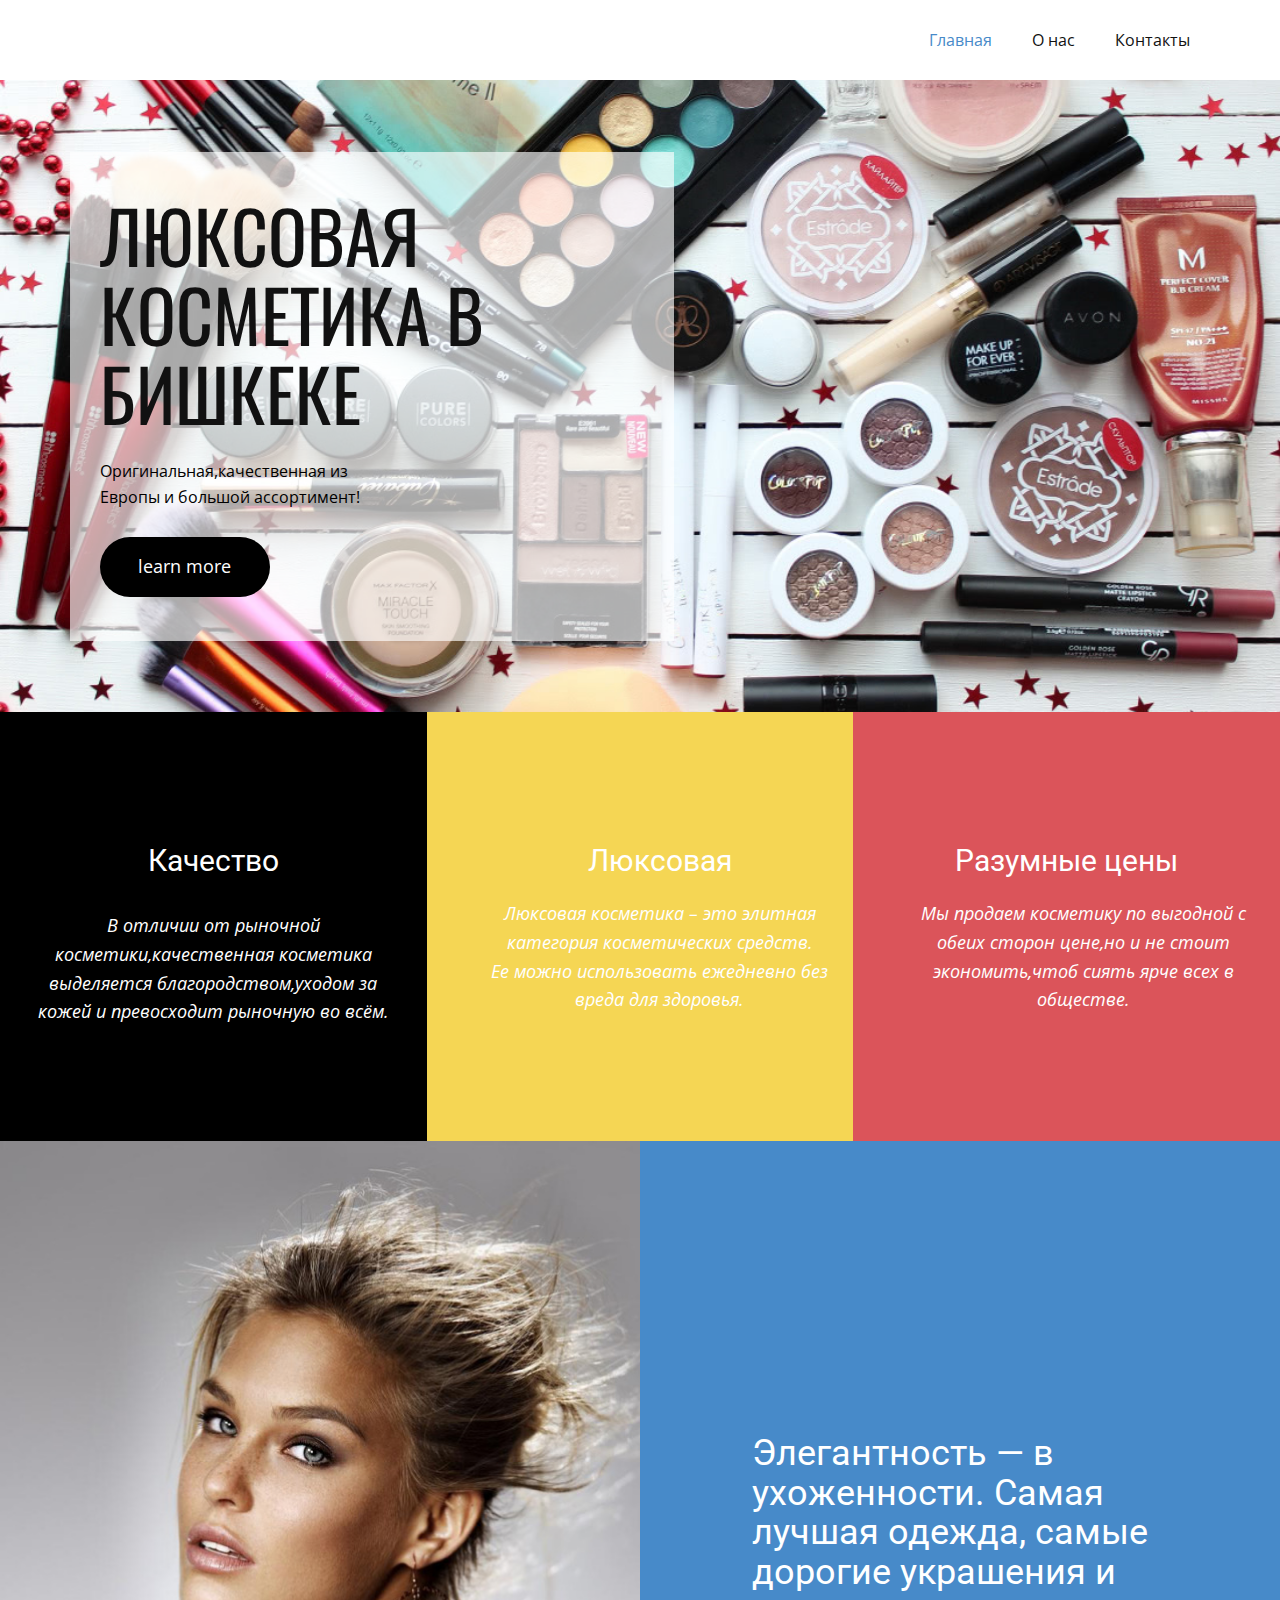
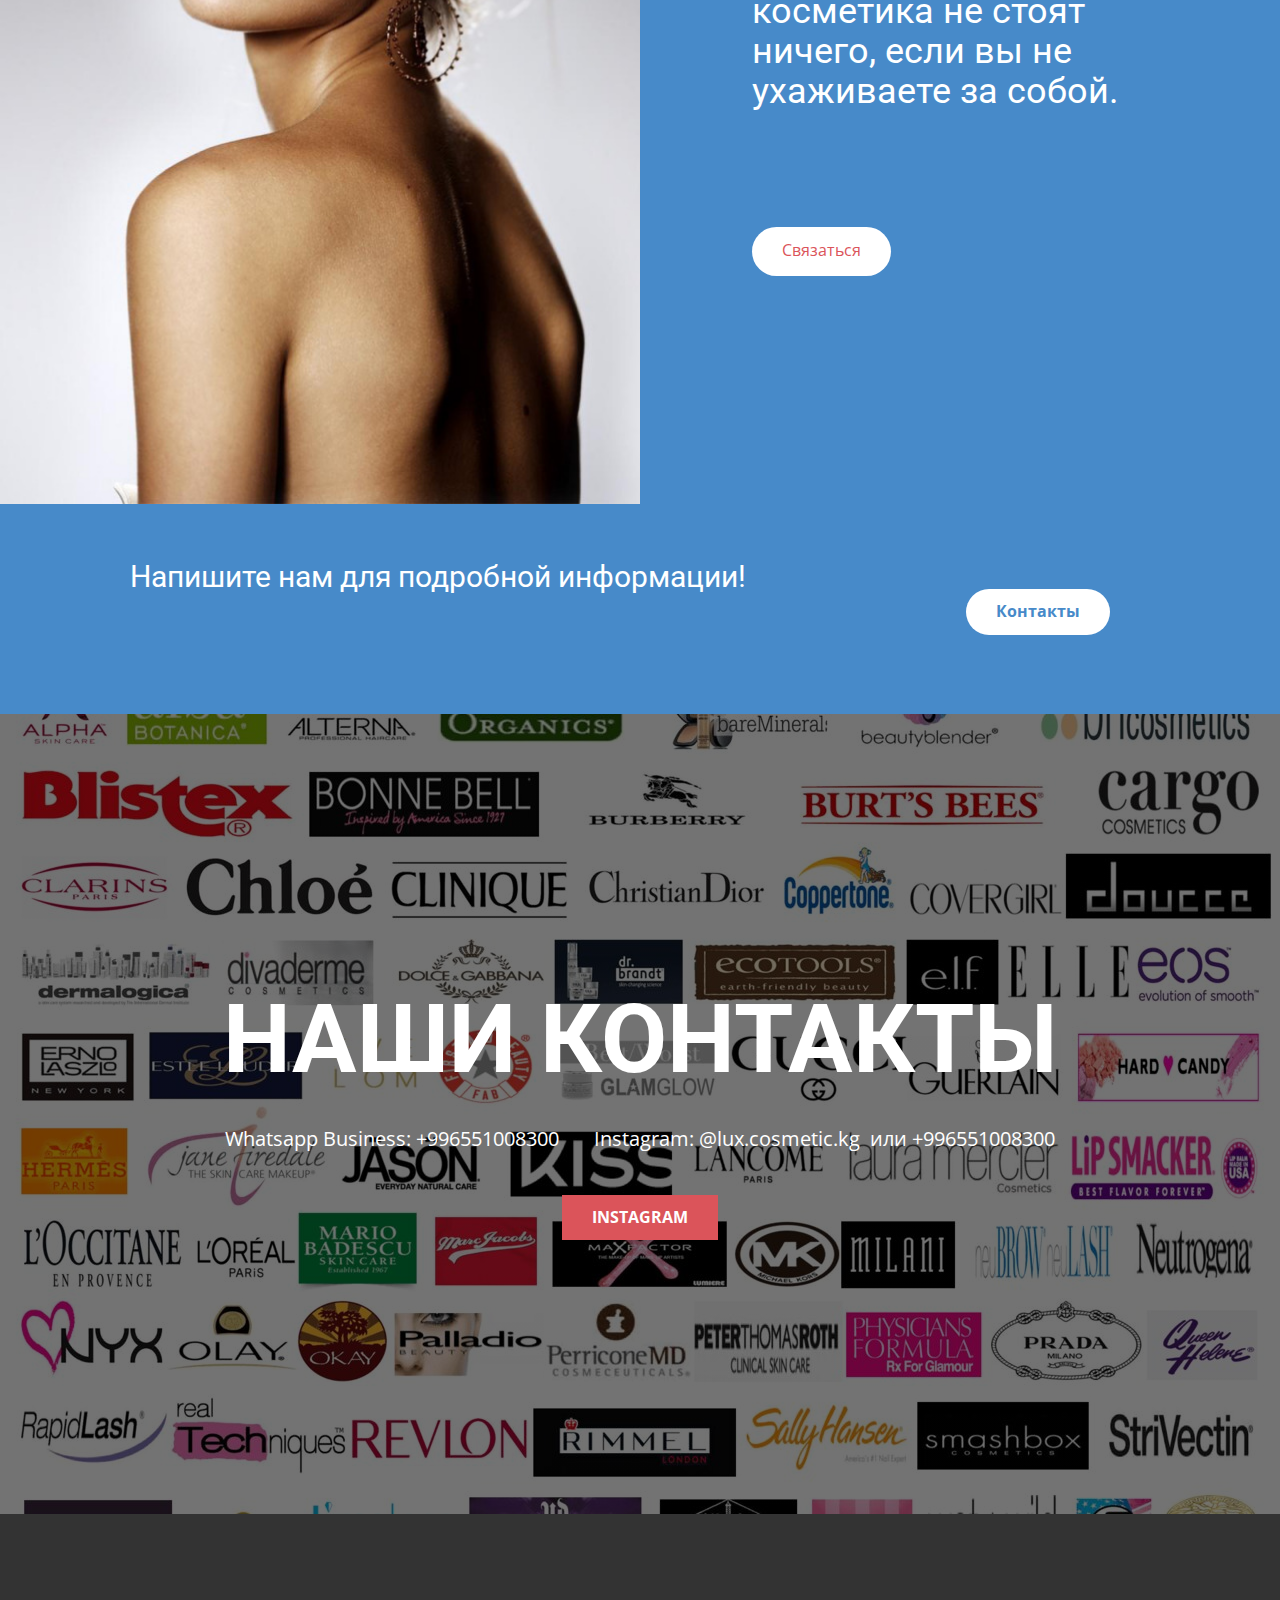
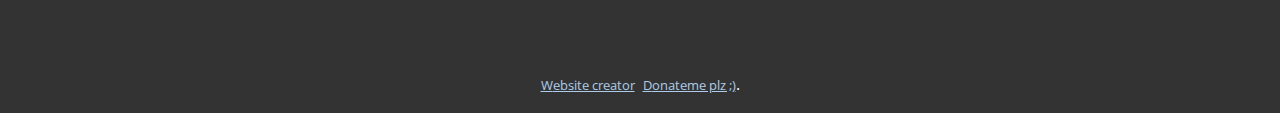
==== index.html @ b482a571 "Add files via upload" ====
<!DOCTYPE html>
<html style="font-size: 16px;">
  <head>
    <meta name="viewport" content="width=device-width, initial-scale=1.0">
    <meta charset="utf-8">
    <meta name="keywords" content="Люксовая косметика в Бишкеке​​, Doing The Right Thing, At The Right Time, Our Services, INTUITIVE">
    <meta name="description" content="">
    <meta name="page_type" content="np-template-header-footer-from-plugin">
    <title>Главная</title>
    <link rel="stylesheet" href="nicepage.css" media="screen">
<link rel="stylesheet" href="Главная.css" media="screen">
    <script class="u-script" type="text/javascript" src="jquery.js" defer=""></script>
    <script class="u-script" type="text/javascript" src="nicepage.js" defer=""></script>
    <meta name="generator" content="Nicepage 4.2.6, nicepage.com">
    <link id="u-theme-google-font" rel="stylesheet" href="https://fonts.googleapis.com/css?family=Roboto:100,100i,300,300i,400,400i,500,500i,700,700i,900,900i|Open+Sans:300,300i,400,400i,600,600i,700,700i,800,800i">
    <link id="u-page-google-font" rel="stylesheet" href="https://fonts.googleapis.com/css?family=Oswald:200,300,400,500,600,700">
    
    
    
    
    
    
    <script type="application/ld+json">{
		"@context": "http://schema.org",
		"@type": "Organization",
		"name": ""
}</script>
    <meta name="theme-color" content="#478ac9">
    <meta property="og:title" content="Главная">
    <meta property="og:type" content="website">
  </head>
  <body data-home-page="Главная.html" data-home-page-title="Главная" class="u-body"><header class="u-clearfix u-header u-header" id="sec-4f98"><div class="u-clearfix u-sheet u-sheet-1">
        <nav class="u-menu u-menu-dropdown u-offcanvas u-menu-1">
          <div class="menu-collapse" style="font-size: 1rem; letter-spacing: 0px;">
            <a class="u-button-style u-custom-left-right-menu-spacing u-custom-padding-bottom u-custom-top-bottom-menu-spacing u-nav-link u-text-active-palette-1-base u-text-hover-palette-2-base" href="#">
              <svg viewBox="0 0 24 24"><use xmlns:xlink="http://www.w3.org/1999/xlink" xlink:href="#menu-hamburger"></use></svg>
              <svg version="1.1" xmlns="http://www.w3.org/2000/svg" xmlns:xlink="http://www.w3.org/1999/xlink"><defs><symbol id="menu-hamburger" viewBox="0 0 16 16" style="width: 16px; height: 16px;"><rect y="1" width="16" height="2"></rect><rect y="7" width="16" height="2"></rect><rect y="13" width="16" height="2"></rect>
</symbol>
</defs></svg>
            </a>
          </div>
          <div class="u-nav-container">
            <ul class="u-nav u-unstyled u-nav-1"><li class="u-nav-item"><a class="u-button-style u-nav-link u-text-active-palette-1-base u-text-hover-palette-2-base" href="Главная.html" style="padding: 10px 20px;">Главная</a>
</li><li class="u-nav-item"><a class="u-button-style u-nav-link u-text-active-palette-1-base u-text-hover-palette-2-base" href="О-нас.html" style="padding: 10px 20px;">О нас</a>
</li><li class="u-nav-item"><a class="u-button-style u-nav-link u-text-active-palette-1-base u-text-hover-palette-2-base" href="Контакты.html" style="padding: 10px 20px;">Контакты</a>
</li></ul>
          </div>
          <div class="u-nav-container-collapse">
            <div class="u-black u-container-style u-inner-container-layout u-opacity u-opacity-95 u-sidenav">
              <div class="u-inner-container-layout u-sidenav-overflow">
                <div class="u-menu-close"></div>
                <ul class="u-align-center u-nav u-popupmenu-items u-unstyled u-nav-2"><li class="u-nav-item"><a class="u-button-style u-nav-link" href="Главная.html">Главная</a>
</li><li class="u-nav-item"><a class="u-button-style u-nav-link" href="О-нас.html">О нас</a>
</li><li class="u-nav-item"><a class="u-button-style u-nav-link" href="Контакты.html">Контакты</a>
</li></ul>
              </div>
            </div>
            <div class="u-black u-menu-overlay u-opacity u-opacity-70"></div>
          </div>
        </nav>
      </div></header>
    <section class="u-clearfix u-image u-section-1" src="" id="carousel_88a2" data-image-width="1100" data-image-height="739">
      <div class="u-clearfix u-sheet u-valign-bottom-sm u-valign-middle-lg u-valign-middle-xl u-sheet-1">
        <div class="u-align-center-sm u-align-center-xs u-container-style u-expanded-width-sm u-group u-opacity u-opacity-65 u-white u-group-1">
          <div class="u-container-layout u-valign-middle u-container-layout-1">
            <h1 class="u-custom-font u-font-oswald u-text u-title u-text-1">Люксовая косметика в Бишкеке<span style="text-decoration: underline !important;">
                <span style="font-style: italic;"></span>
              </span>
            </h1>
            <p class="u-text u-text-black u-text-2">Оригинальная,качественная из Европы и большой ассортимент!</p>
            <a href="Главная.html#carousel_6ff4" data-page-id="531918773" class="u-black u-btn u-btn-round u-button-style u-radius-50 u-text-body-alt-color u-btn-1" target="_blank">learn more</a>
          </div>
        </div>
      </div>
    </section>
    <section class="u-clearfix u-section-2" id="carousel_6ff4">
      <div class="u-clearfix u-expanded-width u-layout-wrap u-layout-wrap-1">
        <div class="u-layout">
          <div class="u-layout-row">
            <div class="u-align-center u-black u-container-style u-layout-cell u-left-cell u-size-20 u-layout-cell-1">
              <div class="u-container-layout u-valign-middle-sm u-valign-middle-xs u-container-layout-1">
                <h3 class="u-text u-text-1">Качество</h3>
                <p class="u-text u-text-2">В отличии от рыночной косметики,качественная косметика выделяется благородством,уходом за кожей и превосходит рыночную во всём.</p>
              </div>
            </div>
            <div class="u-align-center u-container-style u-layout-cell u-palette-3-light-1 u-size-20 u-layout-cell-2">
              <div class="u-container-layout u-valign-middle-sm u-valign-middle-xs u-container-layout-2">
                <h3 class="u-text u-text-body-alt-color u-text-3">Люксовая</h3>
                <p class="u-text u-text-body-alt-color u-text-4">Люксовая косметика – это элитная категория косметических средств. <br> Ее можно использовать ежедневно без вреда для здоровья.
                </p>
              </div>
            </div>
            <div class="u-align-center u-container-style u-layout-cell u-palette-2-base u-right-cell u-size-20 u-layout-cell-3">
              <div class="u-container-layout u-valign-middle-sm u-valign-middle-xs u-container-layout-3">
                <h3 class="u-text u-text-body-alt-color u-text-5">Разумные цены</h3>
                <p class="u-text u-text-body-alt-color u-text-6">Мы продаем косметику по выгодной с обеих сторон цене,но и не стоит экономить,чтоб сиять ярче всех в обществе.</p>
              </div>
            </div>
          </div>
        </div>
      </div>
    </section>
    <section class="u-clearfix u-section-3" id="carousel_741f">
      <div class="u-clearfix u-expanded-width u-layout-wrap u-layout-wrap-1">
        <div class="u-layout">
          <div class="u-layout-row">
            <div class="u-container-style u-image u-layout-cell u-left-cell u-size-30 u-image-1" data-image-width="640" data-image-height="960">
              <div class="u-container-layout"></div>
            </div>
            <div class="u-container-style u-layout-cell u-palette-1-base u-right-cell u-size-30 u-layout-cell-2">
              <div class="u-container-layout u-container-layout-2">
                <h2 class="u-text u-text-body-alt-color u-text-1">Элегантность — в ухоженности. Самая лучшая одежда, самые дорогие украшения и косметика не стоят ничего, если вы не ухаживаете за собой.</h2>
                <a href="Главная.html#sec-087b" data-page-id="531918773" class="u-btn u-btn-round u-button-style u-radius-50 u-text-palette-2-base u-white u-btn-1">Связаться</a>
              </div>
            </div>
          </div>
        </div>
      </div>
    </section>
    <section class="u-clearfix u-palette-1-base u-section-4" id="carousel_3e72">
      <div class="u-clearfix u-sheet u-sheet-1">
        <div class="u-clearfix u-expanded-width u-layout-wrap u-layout-wrap-1">
          <div class="u-layout">
            <div class="u-layout-row">
              <div class="u-align-left u-container-style u-layout-cell u-left-cell u-size-44 u-layout-cell-1">
                <div class="u-container-layout u-container-layout-1">
                  <h3 class="u-text u-text-body-alt-color u-text-1">Напишите нам для подробной информации!</h3>
                </div>
              </div>
              <div class="u-align-center-lg u-align-left-md u-align-left-sm u-align-left-xl u-align-left-xs u-container-style u-layout-cell u-right-cell u-size-16 u-layout-cell-2">
                <div class="u-container-layout u-valign-middle-lg u-valign-middle-sm u-valign-middle-xs u-container-layout-2">
                  <a href="Главная.html#sec-087b" data-page-id="531918773" class="u-btn u-btn-round u-button-style u-radius-50 u-text-palette-1-base u-white u-btn-1">Контакты</a>
                </div>
              </div>
            </div>
          </div>
        </div>
      </div>
    </section>
    <section class="u-align-center u-clearfix u-image u-shading u-section-5" src="" data-image-width="1280" data-image-height="960" id="sec-087b">
      <div class="u-clearfix u-sheet u-valign-middle u-sheet-1">
        <h1 class="u-text u-text-default u-title u-text-1">НАШИ КОНТАКТЫ</h1>
        <p class="u-large-text u-text u-text-default u-text-variant u-text-2">Whatsapp Business: +996551008300&nbsp; &nbsp; &nbsp; &nbsp;Instagram: @lux.cosmetic.kg&nbsp; или +996551008300</p>
        <a href="https://www.instagram.com/lux.cosmetic.kg/" class="u-btn u-button-style u-palette-2-base u-btn-1" target="_blank">Instagram</a>
      </div>
    </section>
    
    
    <footer class="u-align-center u-clearfix u-footer u-grey-80 u-footer" id="sec-28da"><div class="u-align-left u-clearfix u-sheet u-sheet-1"></div></footer>
    <section class="u-backlink u-clearfix u-grey-80">
      <a class="u-link" href="https://www.instagram.com/aarykbaew/" target="_blank">
        <span>Website creator</span>
      </a>
      <p class="u-text">
        <span></span>
      </p>
      <a class="u-link" href="" target="_blank">
        <span>donateme plz ;)</span>
      </a>. 
    </section>
  </body>
</html>
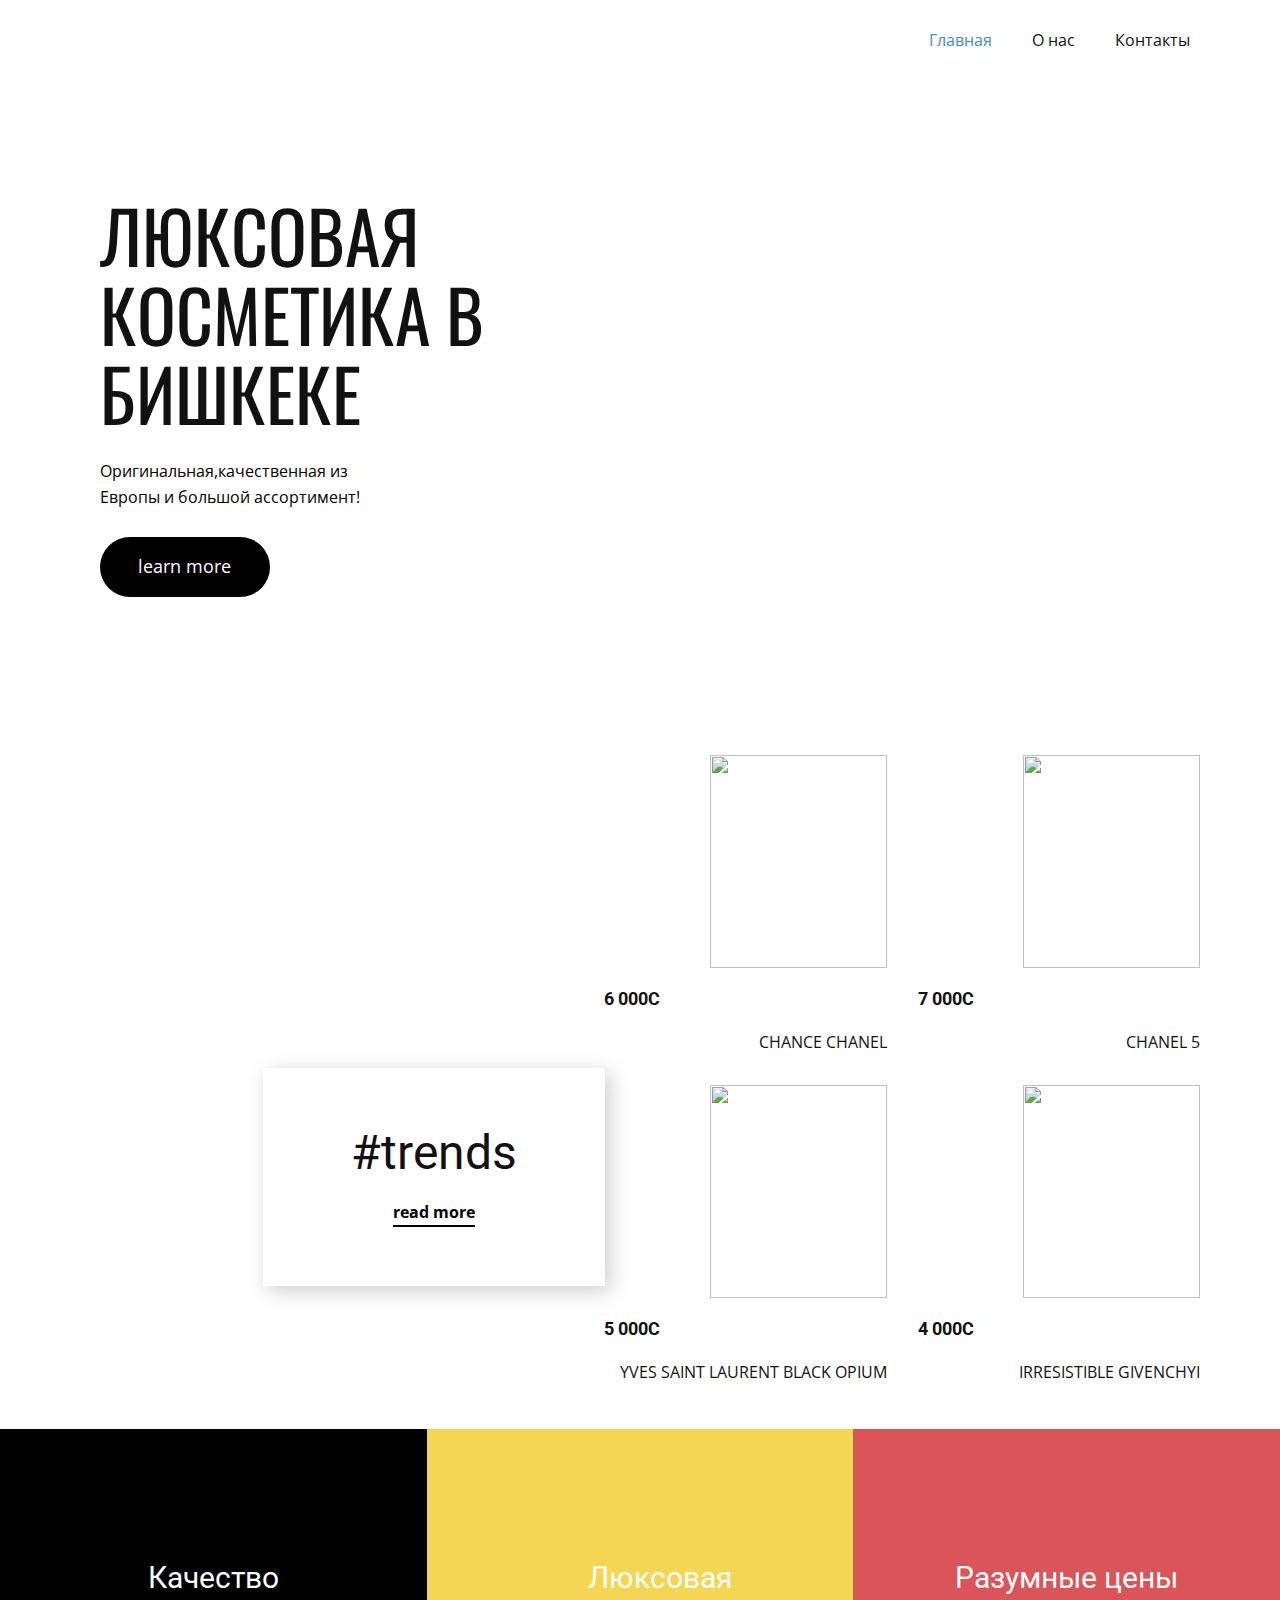
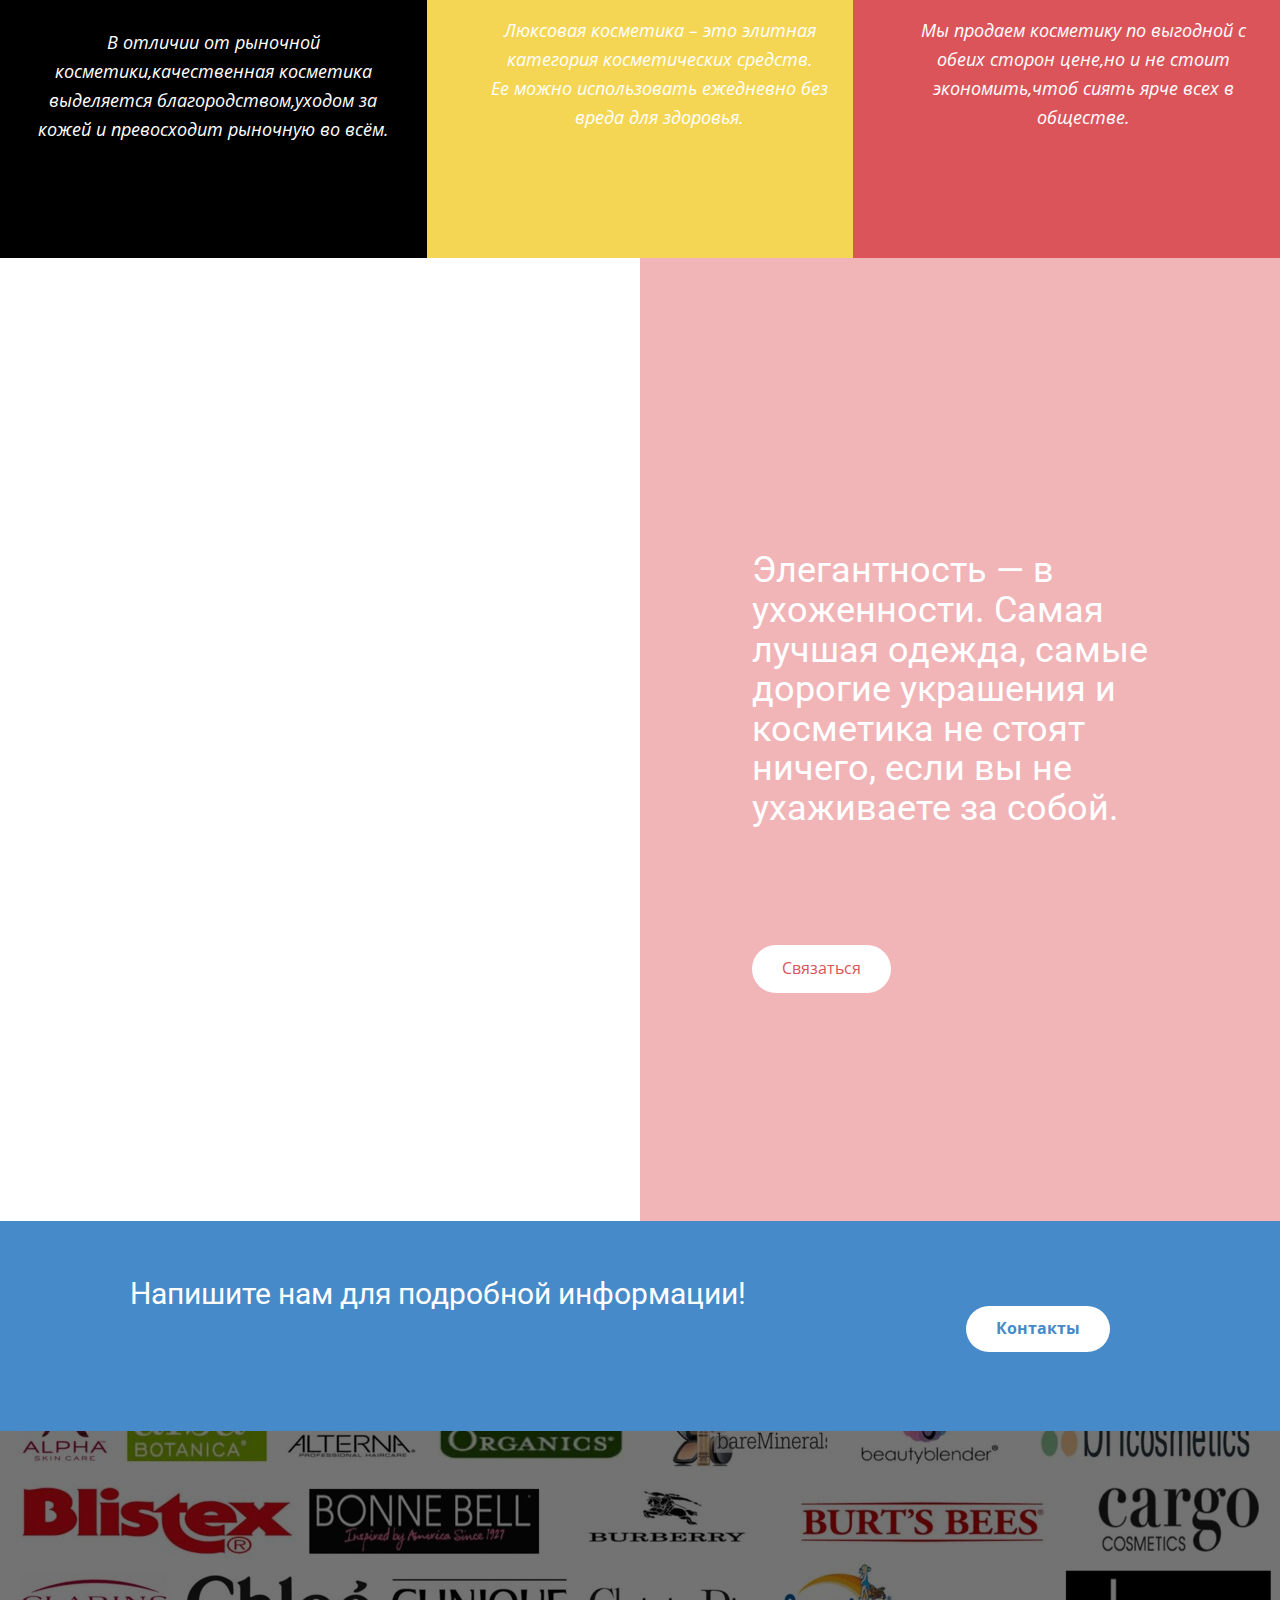
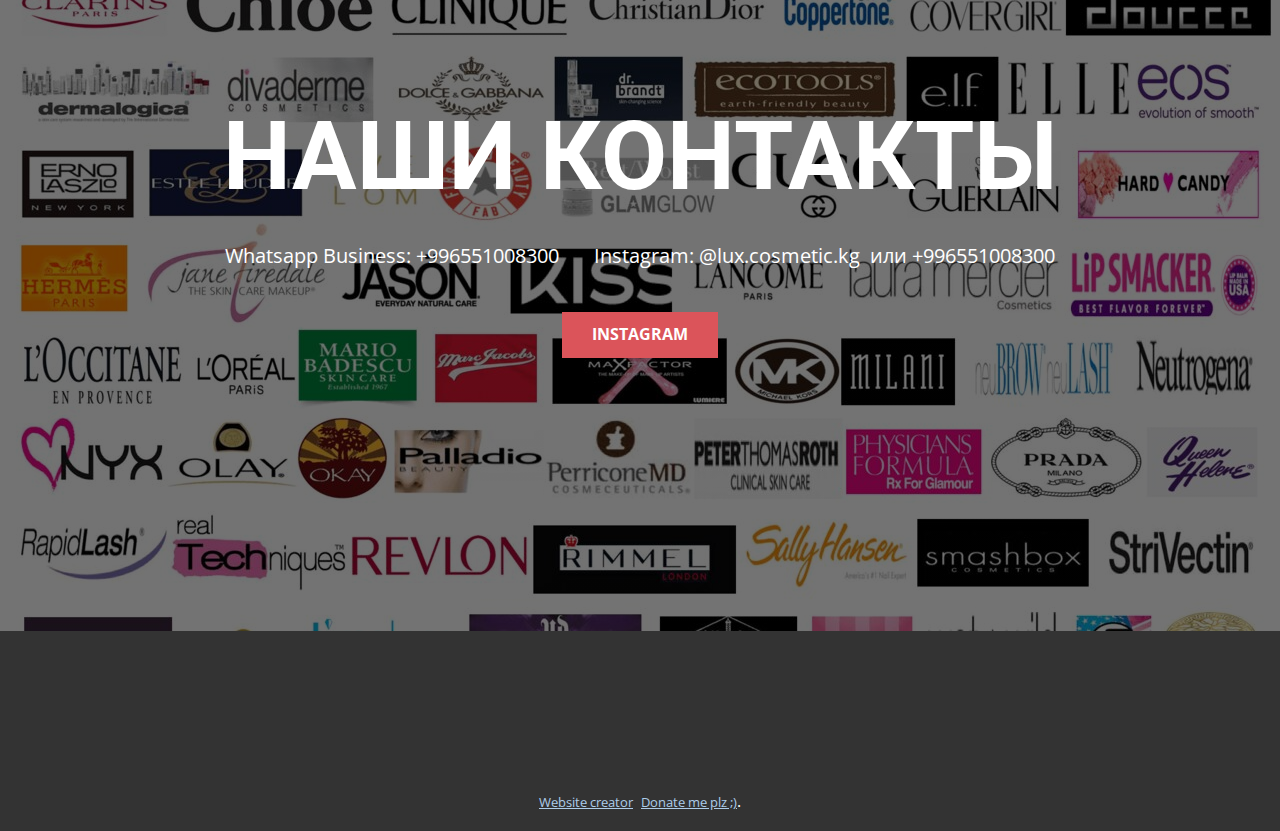
==== commit 406f02b7: "Add files via upload" ====
--- a/index.html
+++ b/index.html
@@ -14,6 +14,7 @@
     <meta name="generator" content="Nicepage 4.2.6, nicepage.com">
     <link id="u-theme-google-font" rel="stylesheet" href="https://fonts.googleapis.com/css?family=Roboto:100,100i,300,300i,400,400i,500,500i,700,700i,900,900i|Open+Sans:300,300i,400,400i,600,600i,700,700i,800,800i">
     <link id="u-page-google-font" rel="stylesheet" href="https://fonts.googleapis.com/css?family=Oswald:200,300,400,500,600,700">
+    
     
     
     
@@ -59,7 +60,7 @@
           </div>
         </nav>
       </div></header>
-    <section class="u-clearfix u-image u-section-1" src="" id="carousel_88a2" data-image-width="1100" data-image-height="739">
+    <section class="u-clearfix u-image u-section-1" src="" id="carousel_88a2" data-image-width="640" data-image-height="600">
       <div class="u-clearfix u-sheet u-valign-bottom-sm u-valign-middle-lg u-valign-middle-xl u-sheet-1">
         <div class="u-align-center-sm u-align-center-xs u-container-style u-expanded-width-sm u-group u-opacity u-opacity-65 u-white u-group-1">
           <div class="u-container-layout u-valign-middle u-container-layout-1">
@@ -73,7 +74,53 @@
         </div>
       </div>
     </section>
-    <section class="u-clearfix u-section-2" id="carousel_6ff4">
+    <section class="u-clearfix u-section-2" id="carousel_481a">
+      <div class="u-clearfix u-sheet u-valign-top-lg u-valign-top-md u-valign-top-xl u-sheet-1">
+        <div class="u-container-style u-group u-image u-image-1" data-image-width="1133" data-image-height="1700">
+          <div class="u-container-layout u-container-layout-1">
+            <div class="u-align-center u-container-style u-expanded-width-xs u-group u-white u-group-2">
+              <div class="u-container-layout u-valign-middle u-container-layout-2">
+                <h1 class="u-custom-font u-text u-title u-text-1">#trends</h1>
+                <a href="https://nicepage.com/c/contact-form-html-templates" class="u-active-none u-border-2 u-border-black u-btn u-btn-rectangle u-button-style u-hover-none u-none u-btn-1">read more</a>
+              </div>
+            </div>
+          </div>
+        </div>
+        <div class="u-expanded-width-md u-expanded-width-sm u-expanded-width-xs u-list u-list-1">
+          <div class="u-repeater u-repeater-1">
+            <div class="u-align-right u-container-style u-list-item u-repeater-item">
+              <div class="u-container-layout u-similar-container u-valign-bottom u-container-layout-3">
+                <img src="images/chance.jpg" alt="" class="u-image u-image-default u-image-2" data-image-width="338" data-image-height="435">
+                <h6 class="u-custom-font u-text u-text-default u-text-2">6 000C</h6>
+                <p class="u-text u-text-3">CHANCE CHANEL</p>
+              </div>
+            </div>
+            <div class="u-align-right u-container-style u-list-item u-repeater-item">
+              <div class="u-container-layout u-similar-container u-valign-bottom u-container-layout-4">
+                <img src="images/abf291bd-d8d4-4b98-8759-630f2a96a699.jpg" alt="" class="u-image u-image-default u-image-3" data-image-width="1200" data-image-height="800">
+                <h6 class="u-custom-font u-text u-text-default u-text-4">7 000C</h6>
+                <p class="u-text u-text-5">CHANEL 5</p>
+              </div>
+            </div>
+            <div class="u-align-right u-container-style u-list-item u-repeater-item">
+              <div class="u-container-layout u-similar-container u-valign-bottom u-container-layout-5">
+                <img src="images/656477799_w200_h200_novinki-parfyumerii-2018-2019.jpg" alt="" class="u-image u-image-default u-image-4" data-image-width="200" data-image-height="200">
+                <h6 class="u-custom-font u-text u-text-default u-text-6">5 000C</h6>
+                <p class="u-text u-text-7">YVES SAINT LAURENT BLACK OPIUM</p>
+              </div>
+            </div>
+            <div class="u-align-right u-container-style u-list-item u-repeater-item">
+              <div class="u-container-layout u-similar-container u-valign-bottom u-container-layout-6">
+                <img src="images/1276668_1.jpg" alt="" class="u-image u-image-default u-image-5" data-image-width="547" data-image-height="760">
+                <h6 class="u-custom-font u-text u-text-default u-text-8">4 000C</h6>
+                <p class="u-text u-text-9">IRRESISTIBLE GIVENCHYI</p>
+              </div>
+            </div>
+          </div>
+        </div>
+      </div>
+    </section>
+    <section class="u-clearfix u-section-3" id="carousel_6ff4">
       <div class="u-clearfix u-expanded-width u-layout-wrap u-layout-wrap-1">
         <div class="u-layout">
           <div class="u-layout-row">
@@ -91,7 +138,7 @@
               </div>
             </div>
             <div class="u-align-center u-container-style u-layout-cell u-palette-2-base u-right-cell u-size-20 u-layout-cell-3">
-              <div class="u-container-layout u-valign-middle-sm u-valign-middle-xs u-container-layout-3">
+              <div class="u-container-layout u-valign-middle-sm u-container-layout-3">
                 <h3 class="u-text u-text-body-alt-color u-text-5">Разумные цены</h3>
                 <p class="u-text u-text-body-alt-color u-text-6">Мы продаем косметику по выгодной с обеих сторон цене,но и не стоит экономить,чтоб сиять ярче всех в обществе.</p>
               </div>
@@ -100,14 +147,14 @@
         </div>
       </div>
     </section>
-    <section class="u-clearfix u-section-3" id="carousel_741f">
+    <section class="u-clearfix u-section-4" id="carousel_741f">
       <div class="u-clearfix u-expanded-width u-layout-wrap u-layout-wrap-1">
         <div class="u-layout">
           <div class="u-layout-row">
-            <div class="u-container-style u-image u-layout-cell u-left-cell u-size-30 u-image-1" data-image-width="640" data-image-height="960">
+            <div class="u-container-style u-image u-layout-cell u-left-cell u-size-30 u-image-1" data-image-width="150" data-image-height="144">
               <div class="u-container-layout"></div>
             </div>
-            <div class="u-container-style u-layout-cell u-palette-1-base u-right-cell u-size-30 u-layout-cell-2">
+            <div class="u-container-style u-layout-cell u-palette-2-light-2 u-right-cell u-size-30 u-layout-cell-2">
               <div class="u-container-layout u-container-layout-2">
                 <h2 class="u-text u-text-body-alt-color u-text-1">Элегантность — в ухоженности. Самая лучшая одежда, самые дорогие украшения и косметика не стоят ничего, если вы не ухаживаете за собой.</h2>
                 <a href="Главная.html#sec-087b" data-page-id="531918773" class="u-btn u-btn-round u-button-style u-radius-50 u-text-palette-2-base u-white u-btn-1">Связаться</a>
@@ -117,7 +164,7 @@
         </div>
       </div>
     </section>
-    <section class="u-clearfix u-palette-1-base u-section-4" id="carousel_3e72">
+    <section class="u-clearfix u-palette-1-base u-section-5" id="carousel_3e72">
       <div class="u-clearfix u-sheet u-sheet-1">
         <div class="u-clearfix u-expanded-width u-layout-wrap u-layout-wrap-1">
           <div class="u-layout">
@@ -137,7 +184,7 @@
         </div>
       </div>
     </section>
-    <section class="u-align-center u-clearfix u-image u-shading u-section-5" src="" data-image-width="1280" data-image-height="960" id="sec-087b">
+    <section class="u-align-center u-clearfix u-image u-shading u-section-6" src="" data-image-width="1280" data-image-height="960" id="sec-087b">
       <div class="u-clearfix u-sheet u-valign-middle u-sheet-1">
         <h1 class="u-text u-text-default u-title u-text-1">НАШИ КОНТАКТЫ</h1>
         <p class="u-large-text u-text u-text-default u-text-variant u-text-2">Whatsapp Business: +996551008300&nbsp; &nbsp; &nbsp; &nbsp;Instagram: @lux.cosmetic.kg&nbsp; или +996551008300</p>
@@ -149,13 +196,13 @@
     <footer class="u-align-center u-clearfix u-footer u-grey-80 u-footer" id="sec-28da"><div class="u-align-left u-clearfix u-sheet u-sheet-1"></div></footer>
     <section class="u-backlink u-clearfix u-grey-80">
       <a class="u-link" href="https://www.instagram.com/aarykbaew/" target="_blank">
-        <span>Website creator</span>
+        <span>website creator</span>
       </a>
       <p class="u-text">
         <span></span>
       </p>
       <a class="u-link" href="" target="_blank">
-        <span>donateme plz ;)</span>
+        <span>donate me plz ;)</span>
       </a>. 
     </section>
   </body>
--- a/Главная.css
+++ b/Главная.css
@@ -1,5 +1,5 @@
  .u-section-1 {
-  background-image: url("images/a55da9767187846b833b219c71656fb6.jpg");
+  background-image: url("images/4605304dedd97b3ab31bb845590217f9--chanel-makeup-beauty-makeup.jpg");
   background-position: 50% 50%;
 }
 
@@ -130,350 +130,695 @@
   .u-section-1 .u-btn-1 {
     margin-top: 16px;
   }
-} .u-section-2 {
+}.u-section-2 .u-sheet-1 {
+  min-height: 691px;
+}
+
+.u-section-2 .u-image-1 {
+  width: 498px;
+  min-height: 804px;
+  background-image: url("images/cedf033c-96f9-4701-bbfa-9ba3212ebd61.jpg");
+  background-position: 50% 50%;
+  margin: 0 auto 0 0;
+}
+
+.u-section-2 .u-container-layout-1 {
+  padding: 30px;
+}
+
+.u-section-2 .u-group-2 {
+  width: 342px;
+  min-height: 218px;
+  box-shadow: 5px 5px 20px 0 rgba(0,0,0,0.2);
+  margin: 326px auto 0 163px;
+}
+
+.u-section-2 .u-container-layout-2 {
+  padding: 30px;
+}
+
+.u-section-2 .u-text-1 {
+  font-size: 3rem;
+  margin: 0;
+}
+
+.u-section-2 .u-btn-1 {
+  background-image: none;
+  border-style: none none solid;
+  font-weight: 700;
+  margin: 20px auto 0;
+  padding: 0;
+}
+
+.u-section-2 .u-list-1 {
+  width: 617px;
+  margin: -771px 0 34px auto;
+}
+
+.u-section-2 .u-repeater-1 {
+  grid-template-columns: calc(50% - 5px) calc(50% - 5px);
+  grid-gap: 10px 10px;
+  min-height: 624px;
+}
+
+.u-section-2 .u-container-layout-3 {
+  padding: 10px;
+}
+
+.u-section-2 .u-image-2 {
+  height: 213px;
+  width: 177px;
+  margin: 0 0 0 auto;
+}
+
+.u-section-2 .u-text-2 {
+  text-transform: uppercase;
+  font-weight: 700;
+  margin: 20px auto 0 1px;
+}
+
+.u-section-2 .u-text-3 {
+  margin: 20px 0 0 4px;
+}
+
+.u-section-2 .u-container-layout-4 {
+  padding: 10px;
+}
+
+.u-section-2 .u-image-3 {
+  height: 213px;
+  width: 177px;
+  margin: 0 0 0 auto;
+}
+
+.u-section-2 .u-text-4 {
+  text-transform: uppercase;
+  font-weight: 700;
+  margin: 20px auto 0 1px;
+}
+
+.u-section-2 .u-text-5 {
+  margin: 20px 0 0 4px;
+}
+
+.u-section-2 .u-container-layout-5 {
+  padding: 10px;
+}
+
+.u-section-2 .u-image-4 {
+  height: 213px;
+  width: 177px;
+  margin: 0 0 0 auto;
+}
+
+.u-section-2 .u-text-6 {
+  text-transform: uppercase;
+  font-weight: 700;
+  margin: 20px auto 0 1px;
+}
+
+.u-section-2 .u-text-7 {
+  margin: 20px 0 0 4px;
+}
+
+.u-section-2 .u-container-layout-6 {
+  padding: 10px;
+}
+
+.u-section-2 .u-image-5 {
+  height: 213px;
+  width: 177px;
+  margin: 0 0 0 auto;
+}
+
+.u-section-2 .u-text-8 {
+  text-transform: uppercase;
+  font-weight: 700;
+  margin: 20px auto 0 1px;
+}
+
+.u-section-2 .u-text-9 {
+  margin: 20px 0 0 4px;
+}
+
+@media (max-width: 1199px) {
+  .u-section-2 .u-sheet-1 {
+    min-height: 419px;
+  }
+
+  .u-section-2 .u-image-1 {
+    width: 436px;
+    min-height: 856px;
+  }
+
+  .u-section-2 .u-group-2 {
+    margin-left: 96px;
+  }
+
+  .u-section-2 .u-list-1 {
+    width: 470px;
+    height: auto;
+    margin-top: -823px;
+  }
+
+  .u-section-2 .u-image-2 {
+    height: 214px;
+  }
+
+  .u-section-2 .u-image-3 {
+    height: 214px;
+  }
+
+  .u-section-2 .u-image-4 {
+    height: 214px;
+  }
+
+  .u-section-2 .u-image-5 {
+    height: 214px;
+  }
+}
+
+@media (max-width: 991px) {
+  .u-section-2 .u-sheet-1 {
+    min-height: 1302px;
+  }
+
+  .u-section-2 .u-image-1 {
+    min-height: 611px;
+    width: 561px;
+    margin-left: 75px;
+  }
+
+  .u-section-2 .u-group-2 {
+    margin-top: 392px;
+    margin-left: auto;
+    margin-bottom: -59px;
+  }
+
+  .u-section-2 .u-list-1 {
+    margin-top: 65px;
+    margin-bottom: 60px;
+    margin-right: initial;
+    margin-left: initial;
+    width: auto;
+  }
+}
+
+@media (max-width: 767px) {
+  .u-section-2 .u-sheet-1 {
+    min-height: 1489px;
+  }
+
+  .u-section-2 .u-image-1 {
+    width: 540px;
+    margin-left: 0;
+  }
+
+  .u-section-2 .u-container-layout-1 {
+    padding-left: 10px;
+    padding-right: 10px;
+  }
+
+  .u-section-2 .u-container-layout-2 {
+    padding-left: 10px;
+    padding-right: 10px;
+  }
+
+  .u-section-2 .u-list-1 {
+    margin-top: 68px;
+    width: auto;
+    margin-right: initial;
+    margin-left: initial;
+  }
+
+  .u-section-2 .u-text-3 {
+    margin-left: 0;
+  }
+
+  .u-section-2 .u-text-5 {
+    margin-left: 0;
+  }
+
+  .u-section-2 .u-text-7 {
+    margin-left: 0;
+  }
+
+  .u-section-2 .u-text-9 {
+    margin-left: 0;
+  }
+}
+
+@media (max-width: 575px) {
+  .u-section-2 .u-sheet-1 {
+    min-height: 687px;
+  }
+
+  .u-section-2 .u-image-1 {
+    width: 340px;
+  }
+
+  .u-section-2 .u-group-2 {
+    min-height: 154px;
+    margin-top: 457px;
+    margin-right: initial;
+    margin-left: initial;
+    width: auto;
+  }
+
+  .u-section-2 .u-text-1 {
+    font-size: 4.5rem;
+  }
+
+  .u-section-2 .u-repeater-1 {
+    grid-template-columns: 100%;
+  }
+
+  .u-section-2 .u-container-layout-3 {
+    padding: 0;
+  }
+
+  .u-section-2 .u-image-2 {
+    margin-right: auto;
+  }
+
+  .u-section-2 .u-text-2 {
+    width: auto;
+    margin-left: auto;
+  }
+
+  .u-section-2 .u-text-3 {
+    width: auto;
+    margin-top: 0;
+    margin-right: 68px;
+    margin-left: -48px;
+  }
+
+  .u-section-2 .u-container-layout-4 {
+    padding: 0;
+  }
+
+  .u-section-2 .u-image-3 {
+    margin-right: auto;
+  }
+
+  .u-section-2 .u-text-4 {
+    width: auto;
+    margin-left: auto;
+  }
+
+  .u-section-2 .u-text-5 {
+    width: auto;
+    margin-top: 0;
+    margin-right: 68px;
+    margin-left: -48px;
+  }
+
+  .u-section-2 .u-container-layout-5 {
+    padding: 0;
+  }
+
+  .u-section-2 .u-image-4 {
+    margin-right: auto;
+  }
+
+  .u-section-2 .u-text-6 {
+    width: auto;
+    margin-left: auto;
+  }
+
+  .u-section-2 .u-text-7 {
+    width: auto;
+    margin-top: 0;
+    margin-right: 68px;
+    margin-left: -48px;
+  }
+
+  .u-section-2 .u-container-layout-6 {
+    padding: 0;
+  }
+
+  .u-section-2 .u-image-5 {
+    margin-right: auto;
+  }
+
+  .u-section-2 .u-text-8 {
+    width: auto;
+    margin-left: auto;
+  }
+
+  .u-section-2 .u-text-9 {
+    width: auto;
+    margin-top: 0;
+    margin-right: 68px;
+    margin-left: -48px;
+  }
+} .u-section-3 {
   min-height: 429px;
 }
 
-.u-section-2 .u-layout-wrap-1 {
+.u-section-3 .u-layout-wrap-1 {
   margin: 0 auto 0 0;
 }
 
-.u-section-2 .u-layout-cell-1 {
+.u-section-3 .u-layout-cell-1 {
   min-height: 429px;
 }
 
-.u-section-2 .u-container-layout-1 {
+.u-section-3 .u-container-layout-1 {
   padding-left: 20px;
   padding-right: 20px;
 }
 
-.u-section-2 .u-text-1 {
+.u-section-3 .u-text-1 {
   margin: 131px 16px 0;
 }
 
-.u-section-2 .u-text-2 {
+.u-section-3 .u-text-2 {
   font-style: italic;
   font-size: 1.125rem;
   width: 360px;
   margin: 32px auto 0;
 }
 
-.u-section-2 .u-layout-cell-2 {
+.u-section-3 .u-layout-cell-2 {
   min-height: 429px;
   background-image: none;
 }
 
-.u-section-2 .u-container-layout-2 {
+.u-section-3 .u-container-layout-2 {
   padding-left: 53px;
   padding-right: 53px;
 }
 
-.u-section-2 .u-text-3 {
+.u-section-3 .u-text-3 {
   width: 360px;
   margin: 131px auto 0;
 }
 
-.u-section-2 .u-text-4 {
+.u-section-3 .u-text-4 {
   font-style: italic;
   font-size: 1.125rem;
   width: 360px;
   margin: 20px auto 45px;
 }
 
-.u-section-2 .u-layout-cell-3 {
+.u-section-3 .u-layout-cell-3 {
   min-height: 429px;
   background-image: none;
 }
 
-.u-section-2 .u-container-layout-3 {
+.u-section-3 .u-container-layout-3 {
   padding-left: 20px;
   padding-right: 20px;
 }
 
-.u-section-2 .u-text-5 {
+.u-section-3 .u-text-5 {
   width: 360px;
   margin: 131px auto 0;
 }
 
-.u-section-2 .u-text-6 {
+.u-section-3 .u-text-6 {
   font-style: italic;
   font-size: 1.125rem;
   margin: 20px 0 0 33px;
 }
 
 @media (max-width: 1199px) {
-  .u-section-2 .u-layout-wrap-1 {
+  .u-section-3 .u-layout-wrap-1 {
     margin-right: initial;
     margin-left: initial;
   }
 
-  .u-section-2 .u-container-layout-1 {
+  .u-section-3 .u-container-layout-1 {
     padding-left: 25px;
     padding-right: 25px;
   }
 
-  .u-section-2 .u-text-1 {
+  .u-section-3 .u-text-1 {
     margin-left: 0;
     margin-right: 0;
     width: 296px;
   }
 
-  .u-section-2 .u-text-2 {
+  .u-section-3 .u-text-2 {
     margin-left: 0;
     margin-right: 0;
     width: 296px;
   }
 
-  .u-section-2 .u-container-layout-2 {
+  .u-section-3 .u-container-layout-2 {
     padding-left: 25px;
     padding-right: 25px;
   }
 
-  .u-section-2 .u-text-3 {
+  .u-section-3 .u-text-3 {
     margin-left: 0;
     margin-right: 0;
     width: 296px;
   }
 
-  .u-section-2 .u-text-4 {
+  .u-section-3 .u-text-4 {
     margin-left: 0;
     margin-right: 0;
     width: 296px;
   }
 
-  .u-section-2 .u-container-layout-3 {
+  .u-section-3 .u-container-layout-3 {
     padding-left: 25px;
     padding-right: 25px;
   }
 
-  .u-section-2 .u-text-5 {
+  .u-section-3 .u-text-5 {
     margin-left: 0;
     margin-right: 0;
     width: 296px;
   }
 
-  .u-section-2 .u-text-6 {
+  .u-section-3 .u-text-6 {
     margin-left: 0;
     width: 296px;
   }
 }
 
 @media (max-width: 991px) {
-  .u-section-2 .u-layout-cell-1 {
+  .u-section-3 .u-layout-cell-1 {
     min-height: 436px;
   }
 
-  .u-section-2 .u-container-layout-1 {
+  .u-section-3 .u-container-layout-1 {
     padding-left: 24px;
     padding-right: 23px;
   }
 
-  .u-section-2 .u-text-1 {
+  .u-section-3 .u-text-1 {
     margin-top: 90px;
     width: 226px;
   }
 
-  .u-section-2 .u-text-2 {
+  .u-section-3 .u-text-2 {
     width: 226px;
   }
 
-  .u-section-2 .u-layout-cell-2 {
+  .u-section-3 .u-layout-cell-2 {
     min-height: 436px;
   }
 
-  .u-section-2 .u-container-layout-2 {
+  .u-section-3 .u-container-layout-2 {
     padding-right: 24px;
     padding-left: 0;
   }
 
-  .u-section-2 .u-text-3 {
+  .u-section-3 .u-text-3 {
     margin-top: 90px;
     margin-right: 1px;
     margin-left: 24px;
     width: 225px;
   }
 
-  .u-section-2 .u-text-4 {
+  .u-section-3 .u-text-4 {
     margin-left: 24px;
     width: 226px;
   }
 
-  .u-section-2 .u-layout-cell-3 {
+  .u-section-3 .u-layout-cell-3 {
     min-height: 436px;
   }
 
-  .u-section-2 .u-container-layout-3 {
+  .u-section-3 .u-container-layout-3 {
     padding-left: 24px;
     padding-right: 23px;
   }
 
-  .u-section-2 .u-text-5 {
+  .u-section-3 .u-text-5 {
     margin-top: 90px;
     width: 226px;
   }
 
-  .u-section-2 .u-text-6 {
+  .u-section-3 .u-text-6 {
     width: 226px;
   }
 }
 
 @media (max-width: 767px) {
-  .u-section-2 .u-layout-cell-1 {
+  .u-section-3 .u-layout-cell-1 {
     min-height: 476px;
     width: 640px;
     margin-right: auto;
     margin-left: auto;
   }
 
-  .u-section-2 .u-container-layout-1 {
+  .u-section-3 .u-container-layout-1 {
     padding-left: 0;
     padding-right: 0;
   }
 
-  .u-section-2 .u-text-1 {
+  .u-section-3 .u-text-1 {
     margin-top: 50px;
     margin-left: 53px;
     margin-right: 53px;
     width: 534px;
   }
 
-  .u-section-2 .u-text-2 {
+  .u-section-3 .u-text-2 {
     margin-left: 51px;
     margin-right: 51px;
     margin-bottom: 50px;
     width: 537px;
   }
 
-  .u-section-2 .u-layout-cell-2 {
+  .u-section-3 .u-layout-cell-2 {
     min-height: 463px;
   }
 
-  .u-section-2 .u-container-layout-2 {
+  .u-section-3 .u-container-layout-2 {
     padding-right: 0;
   }
 
-  .u-section-2 .u-text-3 {
+  .u-section-3 .u-text-3 {
     margin-top: 45px;
     margin-left: 51px;
     margin-right: 51px;
     width: 539px;
   }
 
-  .u-section-2 .u-text-4 {
+  .u-section-3 .u-text-4 {
     margin-left: 52px;
     margin-right: 52px;
     width: 535px;
   }
 
-  .u-section-2 .u-layout-cell-3 {
+  .u-section-3 .u-layout-cell-3 {
     min-height: 464px;
   }
 
-  .u-section-2 .u-container-layout-3 {
+  .u-section-3 .u-container-layout-3 {
     padding-right: 52px;
     padding-left: 52px;
   }
 
-  .u-section-2 .u-text-5 {
+  .u-section-3 .u-text-5 {
     margin-top: 45px;
     width: 536px;
   }
 
-  .u-section-2 .u-text-6 {
+  .u-section-3 .u-text-6 {
     margin-top: 24px;
     width: 536px;
   }
 }
 
 @media (max-width: 575px) {
-  .u-section-2 .u-layout-cell-1 {
+  .u-section-3 .u-layout-cell-1 {
     min-height: 440px;
-    width: 440px;
-    margin-right: 0;
-    margin-left: 0;
-  }
-
-  .u-section-2 .u-container-layout-1 {
+    margin-right: 0;
+    margin-left: 0;
+    width: auto;
+  }
+
+  .u-section-3 .u-container-layout-1 {
     padding-left: 52px;
     padding-right: 52px;
   }
 
-  .u-section-2 .u-text-1 {
+  .u-section-3 .u-text-1 {
     width: 336px;
     margin-top: 45px;
     margin-left: 0;
     margin-right: 0;
   }
 
-  .u-section-2 .u-text-2 {
+  .u-section-3 .u-text-2 {
     width: 336px;
     margin-left: 0;
     margin-right: 0;
     margin-bottom: 0;
   }
 
-  .u-section-2 .u-container-layout-2 {
+  .u-section-3 .u-container-layout-2 {
     padding-left: 52px;
     padding-right: 52px;
   }
 
-  .u-section-2 .u-text-3 {
+  .u-section-3 .u-text-3 {
     width: 336px;
     margin-left: 0;
     margin-right: 0;
   }
 
-  .u-section-2 .u-text-4 {
+  .u-section-3 .u-text-4 {
     width: 336px;
     margin-left: 0;
     margin-right: 0;
   }
 
-  .u-section-2 .u-container-layout-3 {
+  .u-section-3 .u-container-layout-3 {
     padding-left: 0;
     padding-right: 0;
   }
 
-  .u-section-2 .u-text-5 {
+  .u-section-3 .u-text-5 {
     width: 342px;
+    margin-top: 175px;
     margin-left: auto;
     margin-right: auto;
   }
 
-  .u-section-2 .u-text-6 {
+  .u-section-3 .u-text-6 {
     width: 336px;
     margin-top: 20px;
-  }
-} .u-section-3 {
+    margin-left: auto;
+    margin-right: auto;
+  }
+} .u-section-4 {
   min-height: 626px;
 }
 
-.u-section-3 .u-layout-wrap-1 {
+.u-section-4 .u-layout-wrap-1 {
   margin: 0 auto 0 0;
 }
 
-.u-section-3 .u-image-1 {
-  background-image: url("images/bar-refaeli-bar-rafaeli-4491.jpg");
+.u-section-4 .u-image-1 {
+  background-image: url("images/fd6bccfbdbca57fbf7fe5b7024bab9fa2fb34c965f803a6cf489cefc4d5e98a5be66bf240c5145fc1f6946ca0084fa81363b5eac878ca23780f7d7_1280.jpg");
   min-height: 626px;
   background-position: 50% 50%;
 }
 
-.u-section-3 .u-layout-cell-2 {
+.u-section-4 .u-layout-cell-2 {
   min-height: 963px;
   background-image: none;
 }
 
-.u-section-3 .u-container-layout-2 {
+.u-section-4 .u-container-layout-2 {
   padding-left: 100px;
   padding-right: 100px;
 }
 
-.u-section-3 .u-text-1 {
+.u-section-4 .u-text-1 {
   font-size: 2.25rem;
   margin: 293px 0 0 12px;
 }
 
-.u-section-3 .u-btn-1 {
+.u-section-4 .u-btn-1 {
   border-radius: 50px;
   background-image: none;
   margin: 116px auto 0 12px;
@@ -481,148 +826,147 @@
 }
 
 @media (max-width: 1199px) {
-  .u-section-3 .u-layout-wrap-1 {
+  .u-section-4 .u-layout-wrap-1 {
     margin-right: initial;
     margin-left: initial;
   }
 
-  .u-section-3 .u-layout-cell-2 {
+  .u-section-4 .u-layout-cell-2 {
     min-height: 626px;
   }
 
-  .u-section-3 .u-container-layout-2 {
+  .u-section-4 .u-container-layout-2 {
     padding-left: 80px;
     padding-right: 80px;
   }
 
-  .u-section-3 .u-text-1 {
-    margin-left: 0;
-  }
-
-  .u-section-3 .u-btn-1 {
+  .u-section-4 .u-text-1 {
+    margin-left: 0;
+  }
+
+  .u-section-4 .u-btn-1 {
     margin-left: 0;
   }
 }
 
 @media (max-width: 991px) {
-   .u-section-3 {
+   .u-section-4 {
     min-height: 583px;
   }
 
-  .u-section-3 .u-image-1 {
+  .u-section-4 .u-image-1 {
     min-height: 583px;
   }
 
-  .u-section-3 .u-layout-cell-2 {
+  .u-section-4 .u-layout-cell-2 {
     min-height: 583px;
   }
 
-  .u-section-3 .u-container-layout-2 {
+  .u-section-4 .u-container-layout-2 {
     padding-left: 51px;
     padding-right: 50px;
   }
 
-  .u-section-3 .u-text-1 {
+  .u-section-4 .u-text-1 {
     font-size: 1.5rem;
     margin-top: 60px;
   }
 
-  .u-section-3 .u-btn-1 {
+  .u-section-4 .u-btn-1 {
     margin-bottom: 60px;
   }
 }
 
 @media (max-width: 767px) {
-   .u-section-3 {
+   .u-section-4 {
     min-height: 1160px;
   }
 
-  .u-section-3 .u-image-1 {
+  .u-section-4 .u-image-1 {
     min-height: 580px;
   }
 
-  .u-section-3 .u-layout-cell-2 {
+  .u-section-4 .u-layout-cell-2 {
     min-height: 580px;
   }
 
-  .u-section-3 .u-container-layout-2 {
+  .u-section-4 .u-container-layout-2 {
     padding-left: 53px;
     padding-right: 57px;
   }
 
-  .u-section-3 .u-text-1 {
+  .u-section-4 .u-text-1 {
     margin-top: 293px;
     font-size: 2.25rem;
   }
 
-  .u-section-3 .u-btn-1 {
+  .u-section-4 .u-btn-1 {
     margin-bottom: 8px;
   }
 }
 
 @media (max-width: 575px) {
-   .u-section-3 {
+   .u-section-4 {
     min-height: 1084px;
   }
 
-  .u-section-3 .u-image-1 {
+  .u-section-4 .u-image-1 {
     min-height: 504px;
   }
 
-  .u-section-3 .u-layout-cell-2 {
-    width: 440px;
+  .u-section-4 .u-layout-cell-2 {
     margin-right: auto;
     margin-left: auto;
   }
 
-  .u-section-3 .u-container-layout-2 {
+  .u-section-4 .u-container-layout-2 {
     padding-left: 51px;
     padding-right: 50px;
   }
 
-  .u-section-3 .u-text-1 {
+  .u-section-4 .u-text-1 {
     font-size: 1.5rem;
     margin-top: 60px;
   }
 
-  .u-section-3 .u-btn-1 {
+  .u-section-4 .u-btn-1 {
     margin-bottom: 60px;
   }
-} .u-section-4 {
+} .u-section-5 {
   background-image: none;
 }
 
-.u-section-4 .u-sheet-1 {
+.u-section-5 .u-sheet-1 {
   min-height: 200px;
 }
 
-.u-section-4 .u-layout-wrap-1 {
+.u-section-5 .u-layout-wrap-1 {
   margin: 36px 0 30px;
 }
 
-.u-section-4 .u-layout-cell-1 {
+.u-section-5 .u-layout-cell-1 {
   min-height: 136px;
 }
 
-.u-section-4 .u-container-layout-1 {
+.u-section-5 .u-container-layout-1 {
   padding-left: 60px;
   padding-right: 60px;
 }
 
-.u-section-4 .u-text-1 {
+.u-section-5 .u-text-1 {
   margin: 19px 0 0;
 }
 
-.u-section-4 .u-layout-cell-2 {
+.u-section-5 .u-layout-cell-2 {
   min-height: 136px;
 }
 
-.u-section-4 .u-container-layout-2 {
+.u-section-5 .u-container-layout-2 {
   padding-left: 0;
   padding-right: 0;
 }
 
-.u-section-4 .u-btn-1 {
+.u-section-5 .u-btn-1 {
   background-image: none;
   border-radius: 50px;
   font-weight: 700;
@@ -630,25 +974,25 @@
 }
 
 @media (max-width: 1199px) {
-  .u-section-4 .u-layout-wrap-1 {
+  .u-section-5 .u-layout-wrap-1 {
     margin-right: initial;
     margin-left: initial;
   }
 
-  .u-section-4 .u-layout-cell-1 {
+  .u-section-5 .u-layout-cell-1 {
     min-height: 129px;
   }
 
-  .u-section-4 .u-container-layout-1 {
+  .u-section-5 .u-container-layout-1 {
     padding-left: 49px;
     padding-right: 49px;
   }
 
-  .u-section-4 .u-layout-cell-2 {
+  .u-section-5 .u-layout-cell-2 {
     min-height: 129px;
   }
 
-  .u-section-4 .u-btn-1 {
+  .u-section-5 .u-btn-1 {
     margin-top: 15px;
     margin-bottom: 15px;
     margin-left: auto;
@@ -656,44 +1000,44 @@
 }
 
 @media (max-width: 991px) {
-  .u-section-4 .u-layout-cell-1 {
+  .u-section-5 .u-layout-cell-1 {
     min-height: 136px;
   }
 
-  .u-section-4 .u-container-layout-1 {
+  .u-section-5 .u-container-layout-1 {
     padding-left: 38px;
     padding-right: 38px;
   }
 
-  .u-section-4 .u-layout-cell-2 {
+  .u-section-5 .u-layout-cell-2 {
     min-height: 136px;
   }
 
-  .u-section-4 .u-btn-1 {
+  .u-section-5 .u-btn-1 {
     margin-top: 49px;
   }
 }
 
 @media (max-width: 767px) {
-  .u-section-4 .u-layout-cell-1 {
+  .u-section-5 .u-layout-cell-1 {
     min-height: 129px;
   }
 
-  .u-section-4 .u-container-layout-1 {
+  .u-section-5 .u-container-layout-1 {
     padding-left: 28px;
     padding-right: 28px;
   }
 
-  .u-section-4 .u-layout-cell-2 {
+  .u-section-5 .u-layout-cell-2 {
     min-height: 129px;
   }
 
-  .u-section-4 .u-container-layout-2 {
+  .u-section-5 .u-container-layout-2 {
     padding-left: 28px;
     padding-right: 28px;
   }
 
-  .u-section-4 .u-btn-1 {
+  .u-section-5 .u-btn-1 {
     margin-top: 15px;
     margin-left: 0;
     margin-right: 0;
@@ -701,35 +1045,35 @@
 }
 
 @media (max-width: 575px) {
-  .u-section-4 .u-container-layout-1 {
+  .u-section-5 .u-container-layout-1 {
     padding-left: 18px;
     padding-right: 18px;
   }
 
-  .u-section-4 .u-container-layout-2 {
+  .u-section-5 .u-container-layout-2 {
     padding-left: 18px;
     padding-right: 18px;
   }
-} .u-section-5 {
+} .u-section-6 {
   background-image: linear-gradient(0deg, rgba(0,0,0,0.55), rgba(0,0,0,0.55)), url("images/XXXL.jpg");
   background-position: 50% 50%;
 }
 
-.u-section-5 .u-sheet-1 {
+.u-section-6 .u-sheet-1 {
   min-height: 800px;
 }
 
-.u-section-5 .u-text-1 {
+.u-section-6 .u-text-1 {
   font-size: 6rem;
   font-weight: 700;
   margin: 60px auto 0;
 }
 
-.u-section-5 .u-text-2 {
+.u-section-6 .u-text-2 {
   margin: 30px auto 0;
 }
 
-.u-section-5 .u-btn-1 {
+.u-section-6 .u-btn-1 {
   background-image: none;
   text-transform: uppercase;
   font-weight: 700;
@@ -737,29 +1081,29 @@
 }
 
 @media (max-width: 1199px) {
-  .u-section-5 .u-sheet-1 {
+  .u-section-6 .u-sheet-1 {
     min-height: 660px;
   }
 }
 
 @media (max-width: 991px) {
-  .u-section-5 .u-sheet-1 {
+  .u-section-6 .u-sheet-1 {
     min-height: 506px;
   }
 }
 
 @media (max-width: 767px) {
-  .u-section-5 .u-sheet-1 {
+  .u-section-6 .u-sheet-1 {
     min-height: 380px;
   }
 }
 
 @media (max-width: 575px) {
-  .u-section-5 .u-sheet-1 {
+  .u-section-6 .u-sheet-1 {
     min-height: 239px;
   }
 
-  .u-section-5 .u-text-1 {
+  .u-section-6 .u-text-1 {
     font-size: 3.75rem;
   }
 }